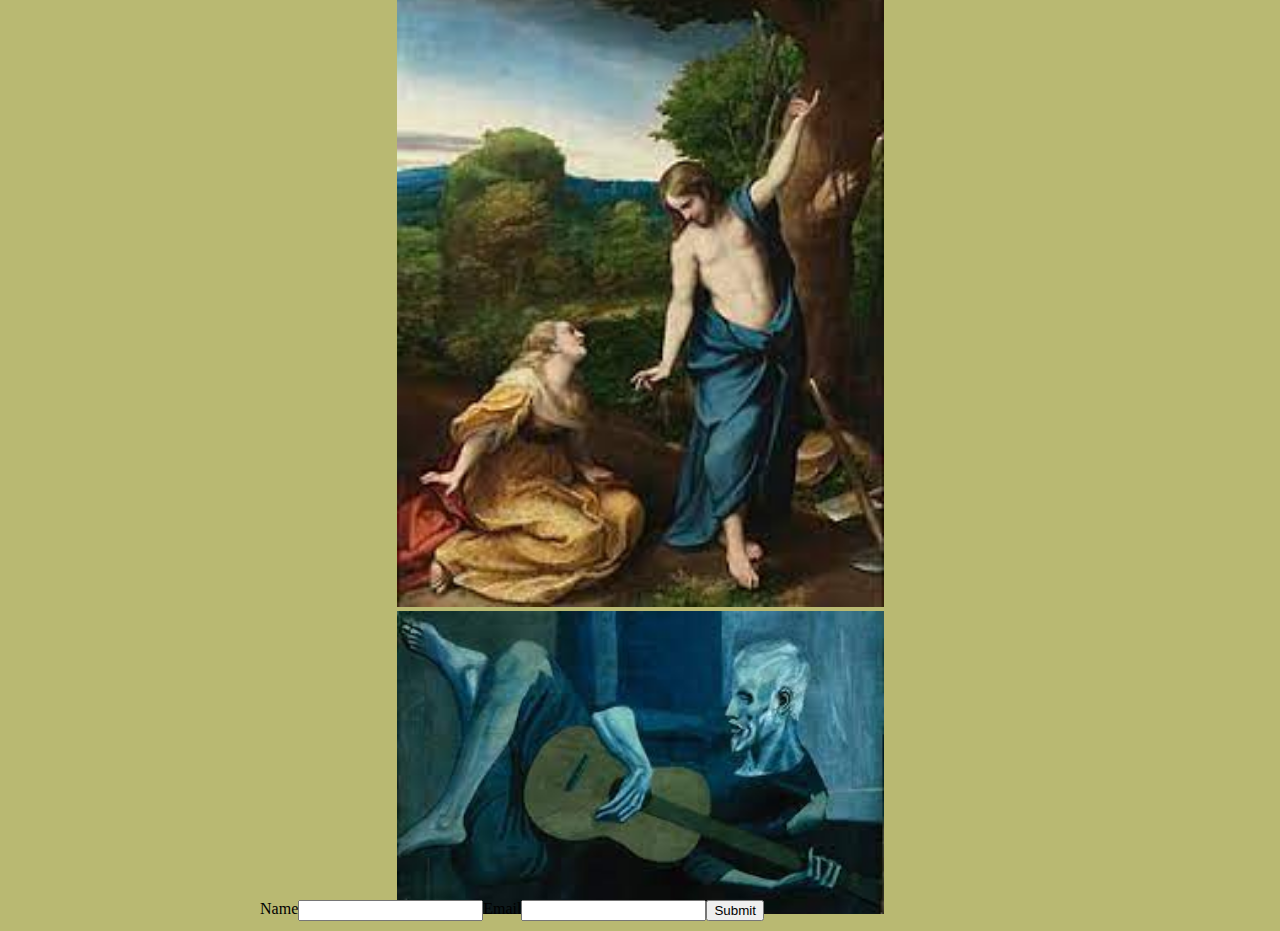
==== index.html @ 8b767624 "finished project" ====
<!DOCTYPE html>
<html lang="en">
<head>
    <meta charset="UTF-8">
    <meta name="viewport" content="width=device-width, height=device-height, initial-scale=1">
    <title>Document</title>
    <link rel="stylesheet" href="style.css">
    <script>
        function submitForm() {
            document.forms["myForm"].submit();
        }
    </script>
</head>
<body>
    <section class="flex-container">
        <div class="images">
            <img src="la-vie.jpeg" alt="painting of La Vie by Pablo Picasso">
            <img src="guitar-man.jpeg">
        </div>
    </section>
<section class="forms">
    <form action="other-site.html" method="get" name="myForm">
        <label for="name">Name</label>
        <input type="text" id="name" name="name">
        <label for="email">Email</label>
        <input type="text" id="email" name="email">
        <input type="button" value="Submit" onclick="submitForm()">
    </form>
</section>

</body>
</html>
---- style.css ----
body {
    margin: 0;
    padding: 0;
    height: 100vh; /* use viewport height for full screen */
    justify-content: center;
    align-items: center;
    background-color: rgb(185, 185, 114);
}

.flex-container {
    display: flex;
    justify-content: center;
    align-items: center;
    height: 100%;
    padding-bottom: 0;
    
}

.images {
    flex: 1 1 auto; /* grow, shrink and set to initial size */
    max-width: 70%; /* set a maximum width for the image */
    margin: 10px; 
}

img {
    width: 100%; /* make the image fill the container horizontally */
    height: auto; /* maintain aspect ratio */
}

.forms {
    flex: 0 1 100%; /* set to inital size, don't grow or shrink, take full width */
    width: 100%; /* Adjust the max width as needed */
    display: flex;
    flex-wrap: wrap;
    justify-content: center;
    align-items: center;
    

}

form {
   display: flex;
   flex-wrap: wrap;
   justify-content: center;
   z-index: 1;

}

label, input {
    display: inline-block;
    margin-bottom: 10px;
}

/* Media Queries for specific Screen Sizes */

/* Mobile 480 x 320 */

@media only screen and (min-width: 480px) and (min-height: 320px) {
    .flex-container {
        flex-direction: column; /* Stack items vertically for mobile */
        align-items: center; /* center items vertically for mobile */
    }

    .images, .forms {
        max-width: 90%; /*adjust the width for smaller screens */
    }
}

/* Ipad 1024 x 768 */

@media only screen and (min-width: 1024px) and (min-height: 768px) {
    .flex-container {
        flex-direction: column; /* stack items vertically for iPad */
        align-items: center; /* center items vertically for iPad */
    }
    .images, .forms {
        max-width: 80%; /* adjust width for iPad */
    }
}

/* Desktop 1680 x 1050 */

@media only screen and (min-width: 1680) and (min-height: 1050) {
    .images, .forms {
        max-width: 40%; /* adjust the width for desktop */
    }
}
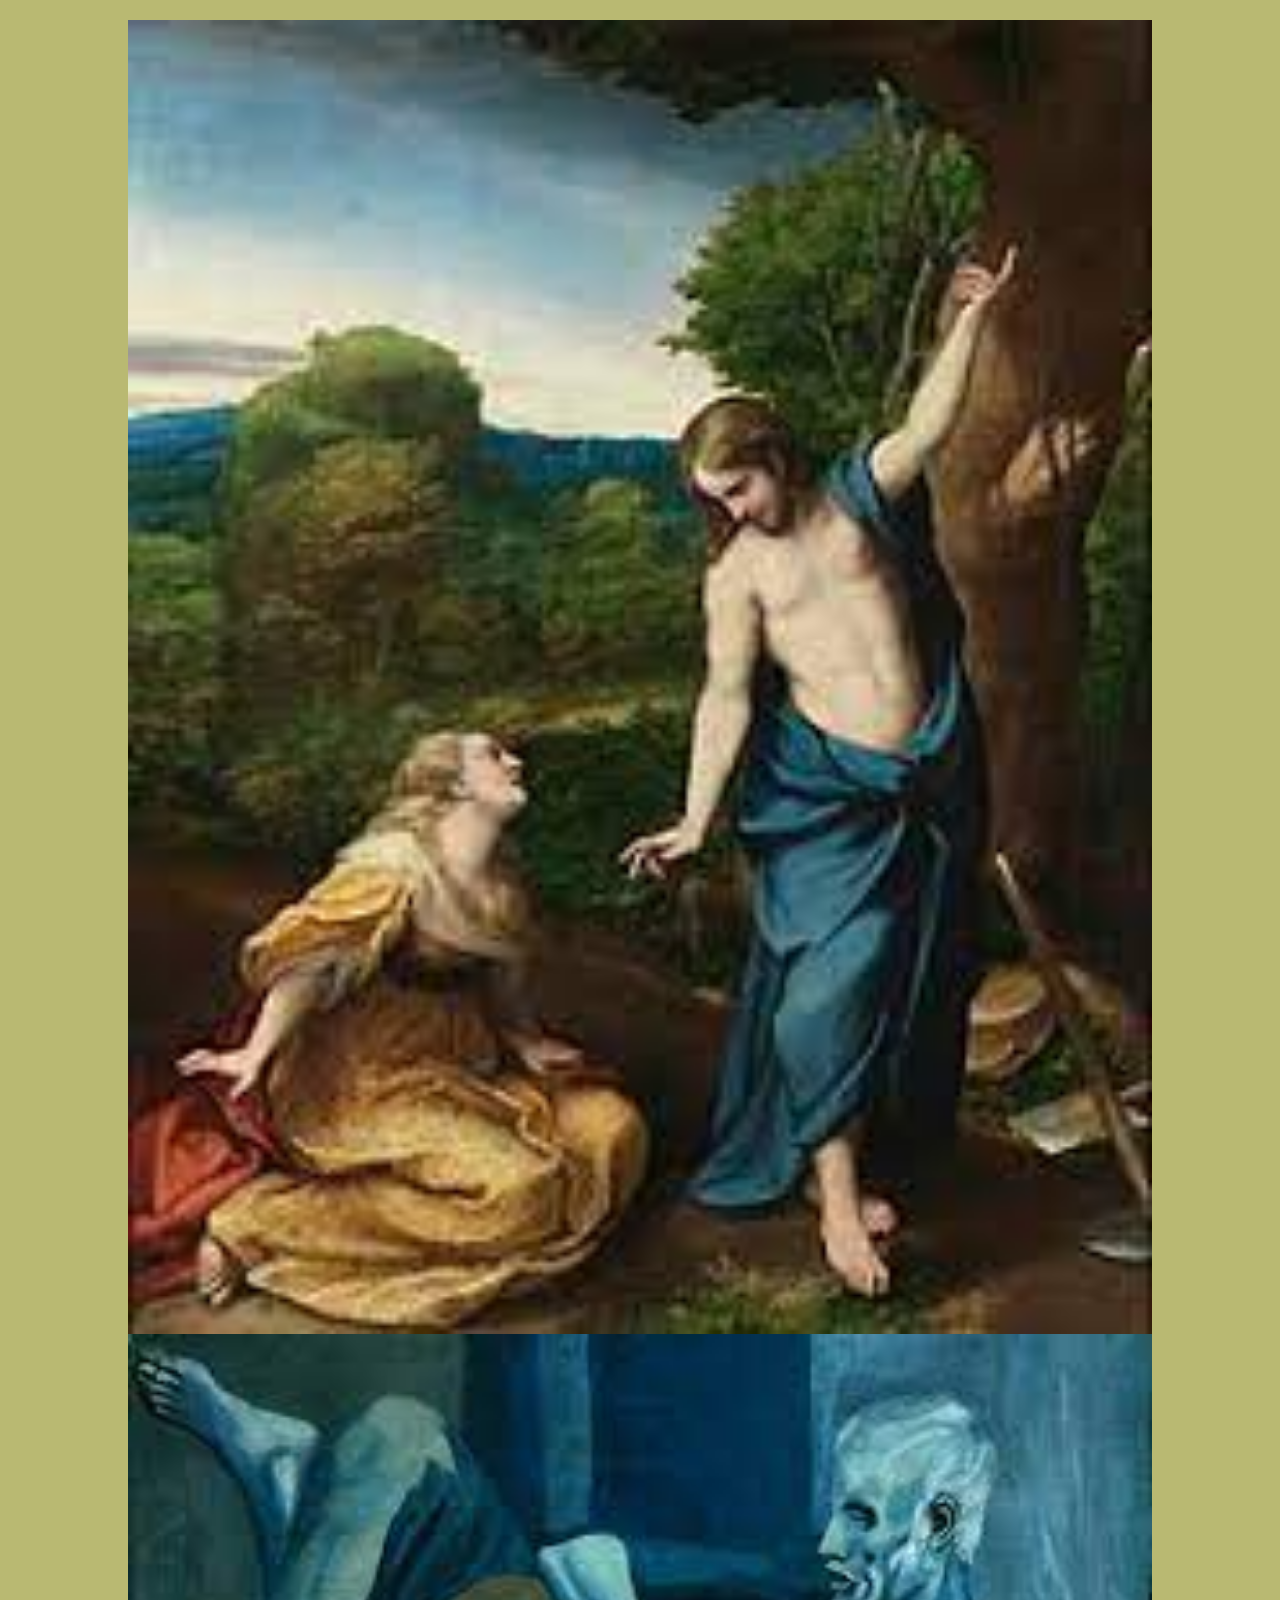
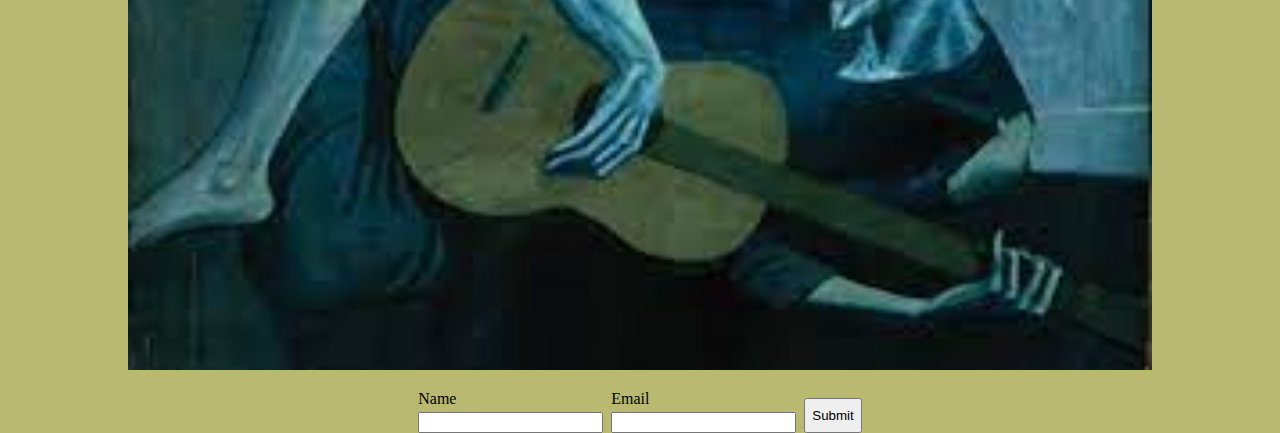
==== commit 8ed600be: "add more responsive css" ====
--- a/index.html
+++ b/index.html
@@ -12,21 +12,25 @@
     </script>
 </head>
 <body>
-    <section class="flex-container">
+    <section class="images-container">
         <div class="images">
             <img src="la-vie.jpeg" alt="painting of La Vie by Pablo Picasso">
             <img src="guitar-man.jpeg">
         </div>
     </section>
-<section class="forms">
-    <form action="other-site.html" method="get" name="myForm">
-        <label for="name">Name</label>
-        <input type="text" id="name" name="name">
-        <label for="email">Email</label>
-        <input type="text" id="email" name="email">
-        <input type="button" value="Submit" onclick="submitForm()">
-    </form>
-</section>
+    <section class="forms">
+        <form action="other-site.html" method="get" name="myForm">
+            <div class="form-field">
+                <label for="name">Name</label>
+                <input type="text" id="name" name="name">
+            </div>
+            <div class="form-field">
+                <label for="email">Email</label>
+                <input type="text" id="email" name="email">
+            </div>
+            <input type="button" class="submit" value="Submit" onclick="submitForm()">
+        </form>
+    </section>
 
 </body>
 </html>--- a/style.css
+++ b/style.css
@@ -2,24 +2,30 @@
     margin: 0;
     padding: 0;
     height: 100vh; /* use viewport height for full screen */
-    justify-content: center;
-    align-items: center;
     background-color: rgb(185, 185, 114);
 }
 
-.flex-container {
+.images-container {
     display: flex;
+    flex-direction: column;
     justify-content: center;
     align-items: center;
-    height: 100%;
-    padding-bottom: 0;
-    
 }
 
 .images {
-    flex: 1 1 auto; /* grow, shrink and set to initial size */
-    max-width: 70%; /* set a maximum width for the image */
-    margin: 10px; 
+    display: flex;
+    flex-direction: column;
+    align-items: center;
+    min-width: 80%;
+    height: 100%;
+    padding: 20px;
+
+}
+
+.form-field {
+    display: flex;
+    flex-direction: column;
+    gap: 4px;
 }
 
 img {
@@ -29,59 +35,52 @@
 
 .forms {
     flex: 0 1 100%; /* set to inital size, don't grow or shrink, take full width */
-    width: 100%; /* Adjust the max width as needed */
+    width: 100vw; /* Adjust the max width as needed */
     display: flex;
-    flex-wrap: wrap;
     justify-content: center;
     align-items: center;
-    
-
 }
 
 form {
    display: flex;
-   flex-wrap: wrap;
    justify-content: center;
    z-index: 1;
-
+   gap: 8px;
 }
 
-label, input {
-    display: inline-block;
-    margin-bottom: 10px;
+.submit {
+    margin-top: 8px;
 }
 
 /* Media Queries for specific Screen Sizes */
 
 /* Mobile 480 x 320 */
 
-@media only screen and (min-width: 480px) and (min-height: 320px) {
-    .flex-container {
+@media (max-width: 480px){
+    .images-container {
         flex-direction: column; /* Stack items vertically for mobile */
         align-items: center; /* center items vertically for mobile */
     }
-
-    .images, .forms {
-        max-width: 90%; /*adjust the width for smaller screens */
+    form {
+        flex-direction: column;
     }
 }
 
 /* Ipad 1024 x 768 */
 
 @media only screen and (min-width: 1024px) and (min-height: 768px) {
-    .flex-container {
+    .images-container {
         flex-direction: column; /* stack items vertically for iPad */
         align-items: center; /* center items vertically for iPad */
-    }
-    .images, .forms {
-        max-width: 80%; /* adjust width for iPad */
     }
 }
 
 /* Desktop 1680 x 1050 */
 
 @media only screen and (min-width: 1680) and (min-height: 1050) {
-    .images, .forms {
-        max-width: 40%; /* adjust the width for desktop */
+    .images-container {
+        flex-direction: row; /* stack items horizontally for Desktop */
+        justify-content: center; /* center items horizontally for Desktop */
+        align-items: center; /* center items vertical for Desktop */
     }
 }